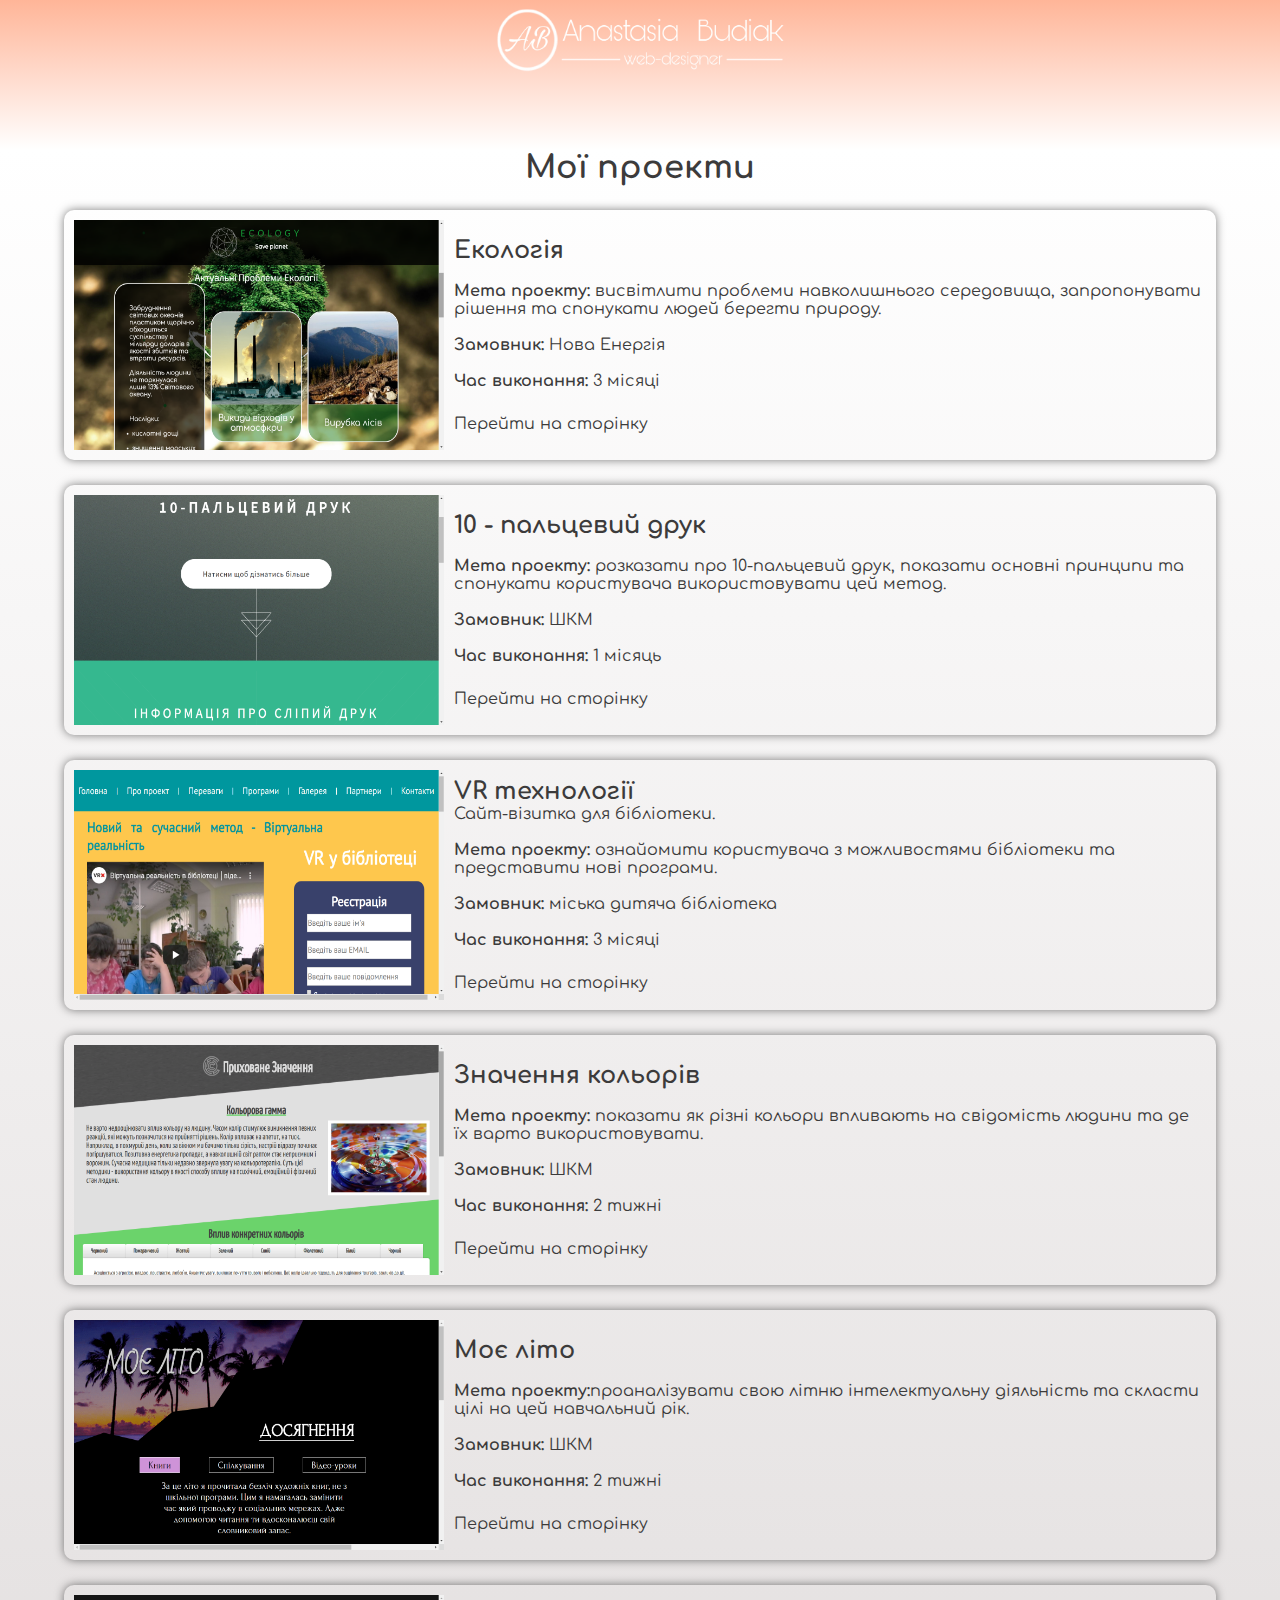
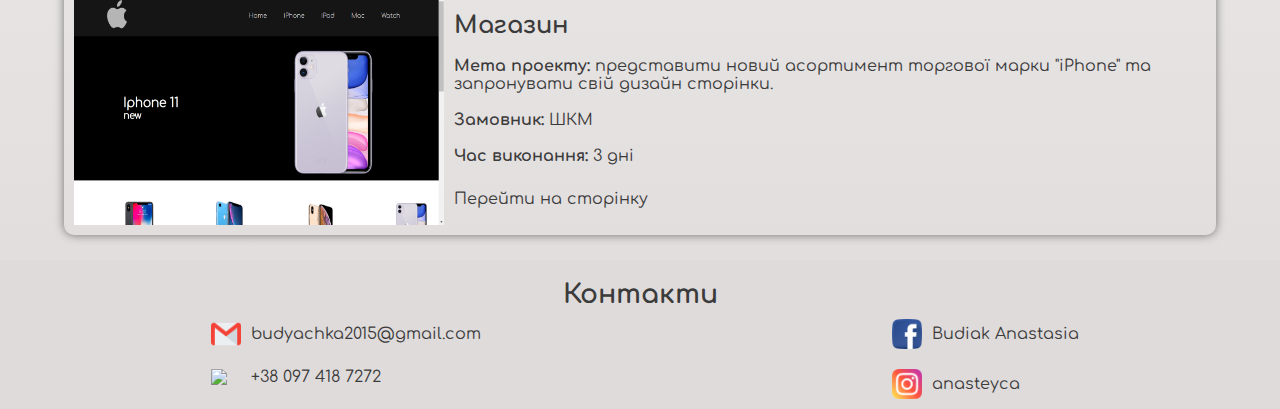
==== project.html @ 2e2d4674 "Add files via upload" ====
<!DOCTYPE html>

<html>
<head><meta charset=UTF-8>
	<link rel="shortcut icon" href="log.PNG" type="image/png">
  <title>Anasteyca Portfolio</title>
  <link rel="stylesheet" type="text/css" href="style.css">
  <meta name="viewport" content="width=device-width, initial-scale=1">
  <link href="https://fonts.googleapis.com/css2?family=Comfortaa:wght@300&family=Comic+Neue:wght@300&display=swap" rel="stylesheet">
  <link rel="stylesheet" href="animate.css">
</head>
<body>
	<div class="container">
      <div class="header2">
        <img class="logo" src="logo.PNG">

      </div>
      <div class="content">
        <h1>Мої проекти</h1>
        <div class="sites">
            <img src="eco.png">
            <div>
              <h2>Екологія</h2><br>
              <p><b>Мета проекту:</b> висвітлити проблеми навколишнього середовища, запропонувати рішення та спонукати людей берегти природу. <br><br> <b>Замовник:</b> Нова Енергія<br><br> <b>Час виконання:</b> 3 місяці</p>
               <a href="ecology/index.html"><button>Перейти на сторінку</button></a>
            </div>
      </div> 
      <div class="sites">
            <img src="druk.png">
            <div>
              <h2>10 - пальцевий друк</h2><br>
              <p><b>Мета проекту:</b> розказати про 10-пальцевий друк, показати основні принципи та спонукати користувача використовувати цей метод.<br><br> <b>Замовник:</b> ШКМ<br><br> <b>Час виконання:</b> 1 місяць</p>
               <a href="print/index.html"><button>Перейти на сторінку</button></a>
            </div>
      </div> 
      <div class="sites">
            <img src="bib.png">
            <div>
              <h2>VR технології</h2>
              <p> Сайт-візитка для бібліотеки.<br><br><b>Мета проекту:</b>  ознайомити користувача з можливостями бібліотеки та представити нові програми.<br><br> <b>Замовник:</b> міська дитяча бібліотека<br><br> <b>Час виконання:</b> 3 місяці</p>
               <a href="biblio/index.html"><button>Перейти на сторінку</button></a>
            </div>
      </div> 
      <div class="sites">
            <img src="col.png">
            <div>
              <h2>Значення кольорів</h2><br>
              <p><b>Мета проекту:</b> показати як різні кольори впливають на свідомість людини та де їх варто використовувати. <br><br> <b>Замовник:</b> ШКМ<br><br> <b>Час виконання:</b> 2 тижні</p>
               <a href="color/index.html"><button>Перейти на сторінку</button></a>
            </div>
      </div> 
      <div class="sites">
            <img src="sum.png">
            <div>
              <h2>Моє літо</h2><br>
              <p><b>Мета проекту:</b>проаналізувати свою літню інтелектуальну діяльність та скласти цілі на цей навчальний рік.<br><br> <b>Замовник:</b> ШКМ<br><br> <b>Час виконання:</b> 2 тижні</p>
               <a href="summer/index.html"><button>Перейти на сторінку</button></a>
            </div>
      </div> 
      <div class="sites">
            <img src="iph.png">
            <div>
              <h2>Магазин</h2><br>
              <p><b>Мета проекту:</b> представити новий асортимент торгової марки "iPhone" та запронувати свій дизайн сторінки.<br><br> <b>Замовник:</b> ШКМ<br><br> <b>Час виконання:</b> 3 дні</p>
               <a href="iphone/index.html"><button>Перейти на сторінку</button></a>
            </div>
      </div> 
      <div class="footer" style="background: rgba(223,219,219,1);">
      <h2 class="cont">Контакти</h2>
      <div class="contact">
        <div>
          <a href=""><img src="gmail.png"> <p>budyachka2015@gmail.com</p> </a>
          <a href="">
            <img src="phone.png"> 
            <p>+38 097 418 7272</p> 
          </a>
        </div>
        <div>
          <a href=""><img src="facebook.png"> <p>Budiak Anastasia</p> </a>
          <a href=""><img src="instagram1.png"> <p>anasteyca</p>  </a>
        </div>
      </div>
    </div>
	</div>
</body>
</html>
---- style.css ----
.pink{
	background: #ffb598;
}
.dark{
	background: #6f6e6e;
	
}
.grey{
	background: #f0f0f0;
}
.darkgrey{
	background: #3c3b3b;
}
*{
	padding: 0;
	margin: 0;
	box-sizing: border-box;
	font-family: 'Comfortaa', cursive;
	color: #3c3b3b;
}

.container{
	width: 100%;
}



.header{
	text-shadow: 0px 3px 0px #b2a98f;

	height: 450px;
	font-size: 35pt;
	color: #6f6e6e;
	font-family: 'Comic Neue', cursive;
	display: flex;
	flex-direction: column;
	justify-content: center;
	align-items: center;
	background: linear-gradient(180deg, rgba(255,181,152,1) 0%, rgba(255,255,255,1) 100%);
}
.header img{
	width: 50px;
	margin-top: 120px;

}
.header h2{
	font-size: 30pt;
}

/*FLIP CARD*/
.card{
	border:none;
	width: 55%; 
	position: relative;	
	margin-left: 10%;
}
.flip-card {
  background-color: transparent;
  width: 350px;
  height: 350px;
  perspective: 1000px;
  position: relative;

}

.flip-card-inner {
  position: relative;
  width: 100%;
  height: 100%;
  text-align: center;
  transition: transform 0.8s;
  transform-style: preserve-3d;

}

.flip-card:hover .flip-card-inner {
  transform: rotateY(180deg);
}

.flip-card-front, .flip-card-back {
  position: absolute;
  width: 100%;
  height: 100%;
  backface-visibility: hidden;


}
.flip-card-front {
  background-color: #1F0237;
  color: white;
   border-radius: 100%;
}
.flip-card-back {
  background-color: #bbb;
  color: black;
  display: flex;
  flex-direction: column;
  justify-content: center;
  align-items: center;
  transform: rotateY(180deg);
  border-radius: 100%;
  border: 10px solid #6f6e6e;

}
.flip-card-back img{
	border-radius: 100%;
}
.flip-card-front img{
	border-radius: 100%;
}

.about{
	padding-bottom: 15px;
	display: flex;
	align-items: center;
	color: #3c3b3b;
	background: linear-gradient(0deg, rgba(223,219,219,1) 0%, rgba(255,255,255,1) 100%);
}
.about .text{
	width: 80%;
	text-align: justify;
	padding-right: 50px;
	
}
.about h2{
	text-align: right;
	font-size: 20pt;
	margin: 15px;
}
.about p{
	color: #6f6e6e;
	font-size: 16pt;
}


.resume{
	display: flex;
	align-items: center;
	flex-direction: column;
	justify-content: center;
	font-size: 18pt;
	height: 300px;
	background: linear-gradient(180deg, rgba(223,219,219,1) 0%, rgba(255,255,255,1) 100%);
}
.resume > div{
	display: flex;

}
.resume div div{
	margin:20px; 
}
.resume div div div{
	text-align: center;
	font-size: 24pt;
}

.customers{
	display: flex;
	flex-wrap: wrap;	
	justify-content: center;
	background: linear-gradient(0deg, rgba(255,181,152,1) 0%, rgba(255,255,255,1) 100%);

}
.cust_h2{
	color: #3c3b3b;
	margin-top: 35px;
	font-size: 25pt;
	text-align: center;
}
.customers .wow{
	border-radius: 10px;
	overflow: hidden;
	box-shadow: 0 0 10px rgba(0,0,0,0.5);
	width: 40%;
	margin: 20px;
	background: #f0f0f0;
}
.customers .wow div{
	padding: 10px;
}
.customers a{


}
.customers img{
	width: 100%;
	height: 350px;
}
.footer h2{
	font-size: 20pt;
	text-align: center;
	padding-top: 20px;
}
.footer a{
	display: flex;
	align-items: center;
	text-decoration:none;
}
.footer img{
	width: 30px;
	margin: 10px;
}
.contact{
	display: flex;
	justify-content: space-around;
}


/*BUTTON*/
@import url("https://fonts.googleapis.com/css?family=Mukta:700");
 

 button {
   position: relative;
   display: inline-block;
   cursor: pointer;
   outline: none;
   border: 0;
   margin-top:  25px;
   vertical-align: middle;
   text-decoration: none;
   background: transparent;
   padding: 0;
   font-size: inherit;
   font-family: inherit;
}
 button.learn-more {
   width: 12rem;
   height: auto;
}
 button.learn-more .circle {
   transition: all 0.45s cubic-bezier(0.65, 0, 0.076, 1);
   position: relative;
   display: block;
   margin: 0;
   width: 2.5rem;
   height: 2.5rem;
   background:#6f6e6e;
   border-radius: 1.625rem;
}
 button.learn-more .circle .icon {
   transition: all 0.45s cubic-bezier(0.65, 0, 0.076, 1);
   position: absolute;
   top: 0;
   bottom: 0;
   margin: auto;
   background: #fff;
}
 button.learn-more .circle .icon.arrow {
   transition: all 0.45s cubic-bezier(0.65, 0, 0.076, 1);
   left: 0.425rem;
   width: 1.125rem;
   height: 0.125rem;
   background: none;
}
 button.learn-more .circle .icon.arrow::before {
   position: absolute;
   content: "";
   top: -0.25rem;
   right: 0.0625rem;
   width: 0.625rem;
   height: 0.625rem;
   border-top: 0.125rem solid #fff;
   border-right: 0.125rem solid #fff;
   transform: rotate(45deg);
}
 button.learn-more .button-text {
   transition: all 0.45s cubic-bezier(0.65, 0, 0.076, 1);
   position: absolute;
   top: -0.25rem;
   left: 0;
   right: 0;
   bottom: 0;
   padding: 0.75rem 0;
   margin: 0 0 0 1.85rem;
   color: #282936;
   font-weight: 700;
   line-height: 1.6;
   text-align: center;
   text-transform: uppercase;
}
 button:hover .circle {
   width: 100%;
}
 button:hover .circle .icon.arrow {
   background: #fff;
   transform: translate(1rem, 0);
}
 button:hover .button-text {
   color: #fff;
}

/*PROJECTS*/
.header2{
	display: flex;
	height: 150px;
	font-size: 18pt;
	color:white;
	justify-content: space-around;
	padding-top:5px;
	background: linear-gradient(180deg, rgba(255,181,152,1) 0%, rgba(255,255,255,1) 100%);
}
.header2 h1{
	color: white;
}
.logo{
	width: 300px;
	align-self: flex-start; 
	height: 70px;
}
.content{
	background: linear-gradient(0deg, rgba(223,219,219,1) 0%, rgba(255,255,255,1) 100%);

}
.content h1{
	text-align: center;
}
.sites{
	width: 90%;
	margin: 25px auto;
	display: flex;
	border-radius: 10px;
	align-items: center;
	padding: 10px;
	height: 250px;
	box-shadow: 0 0 10px rgba(0,0,0,0.5);

}
.sites img{
	height: 230px;
	width: 370px;
	margin: 0 10px 0 0;
}
 
@media (max-width: 700px) {
 	.header{
 		height: 650px;
 	}
 	.contact{
 		flex-direction: column;
 		font-size: 8pt;
 	}
 	.contact img{
 		width: 20px;
 	}
 	.about{
 		flex-direction: column;
 		align-items: center;
 	}
 	.card{
 		margin-left: -135px;
 	}
 	h2{
 		text-align: center;
 	}
 	.customers .wow{
 		width: 150%;

 	}
 	.wow img{
 		height:  310px;
 	}
 	.header h1{
 		font-size: 32pt;
 		margin-top: 150px;
 	}
 	.header h2{
 		font-size: 20pt;
 	}
 	.header img{
 		width: 40px;
 		margin-top: 250px;
 	}
 	.about .text{
 		width: 100%;
 		margin-left: 50px;

 	}
 	.about h2{
 		text-align: center;
 	}
 	.resume{
 		flex-wrap: wrap;
 		display: block;
 		height: 600px;
 	}
 	.resume > div{
 		flex-direction: column;
 	}
 	.resume >  div div{
 		display: flex;
 		flex-direction: column;
 		justify-content: center;
 		align-items: center;
 		font-size: 14pt;
 		margin-top: 20px;

 	}
 	.resume >  div div div{
 			font-size: 20pt;
 	}
 	.header2{
 		width: 200px;
 		height: 70px;
 	}
 	.logo{
 		width: 150px;
 		height: 35px;
 	}
 	.container{
 		width: 200px;
 	}
 	.content h1{
 		font-size: 18pt;
 	}
 	.sites {
 		flex-direction: column;
 		padding: 10px;
 		height: 100%;
 		font-size: 10pt;
 	}
 	.sites img{
 		width: 172px;
 		border-radius: 10px;
 		margin-left: 10px;
 		height: 100px;
 		margin-bottom: 10px;
 	}

 }
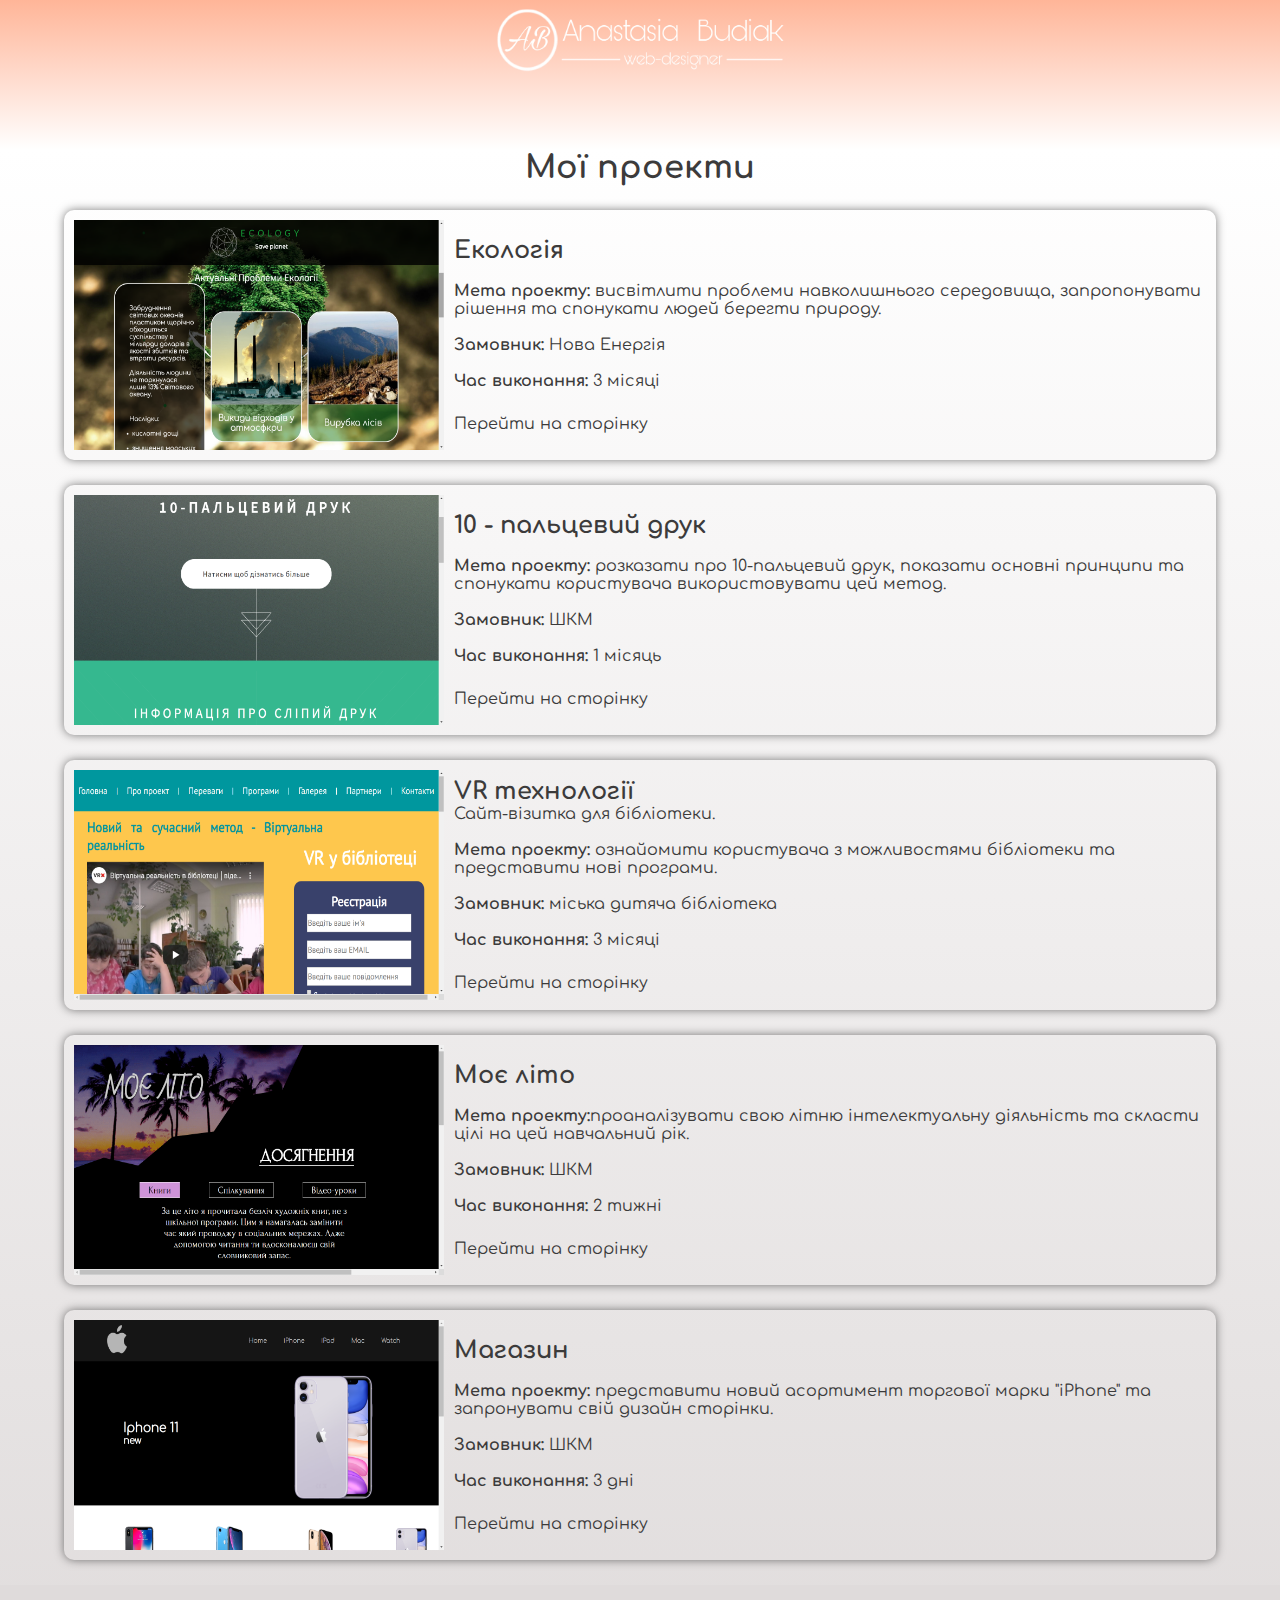
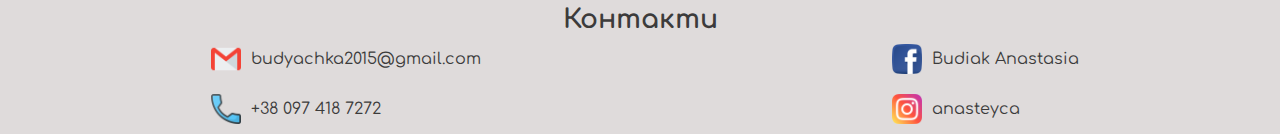
==== commit 0d58ce74: "Update project.html" ====
--- a/project.html
+++ b/project.html
@@ -42,14 +42,6 @@
             </div>
       </div> 
       <div class="sites">
-            <img src="col.png">
-            <div>
-              <h2>Значення кольорів</h2><br>
-              <p><b>Мета проекту:</b> показати як різні кольори впливають на свідомість людини та де їх варто використовувати. <br><br> <b>Замовник:</b> ШКМ<br><br> <b>Час виконання:</b> 2 тижні</p>
-               <a href="color/index.html"><button>Перейти на сторінку</button></a>
-            </div>
-      </div> 
-      <div class="sites">
             <img src="sum.png">
             <div>
               <h2>Моє літо</h2><br>
@@ -83,4 +75,4 @@
     </div>
 	</div>
 </body>
-</html>+</html>
--- a/style.css
+++ b/style.css
@@ -338,7 +338,7 @@
  	}
  	.contact{
  		flex-direction: column;
- 		font-size: 8pt;
+ 		
  	}
  	.contact img{
  		width: 20px;
@@ -400,15 +400,13 @@
  			font-size: 20pt;
  	}
  	.header2{
- 		width: 200px;
+ 		
  		height: 70px;
+		width:100%;
  	}
  	.logo{
  		width: 150px;
  		height: 35px;
- 	}
- 	.container{
- 		width: 200px;
  	}
  	.content h1{
  		font-size: 18pt;
@@ -427,4 +425,4 @@
  		margin-bottom: 10px;
  	}
 
- }+ }
